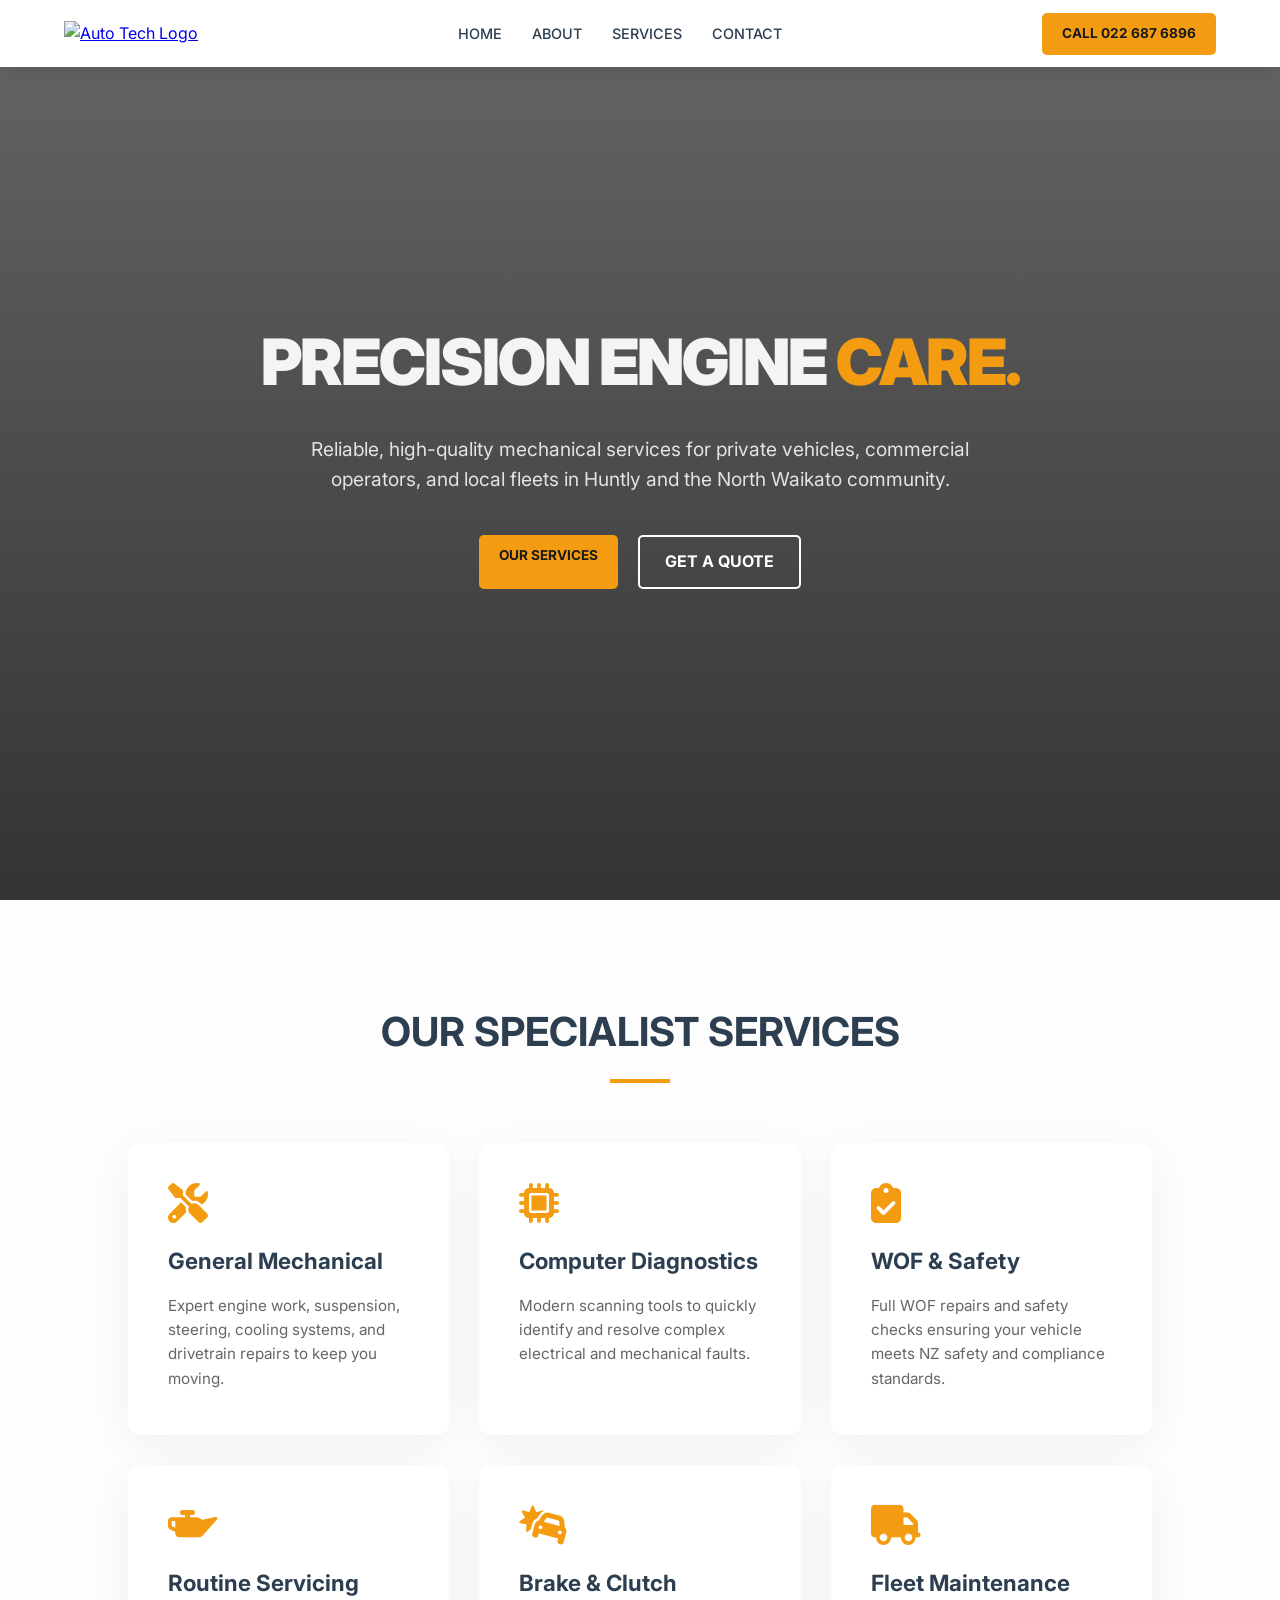
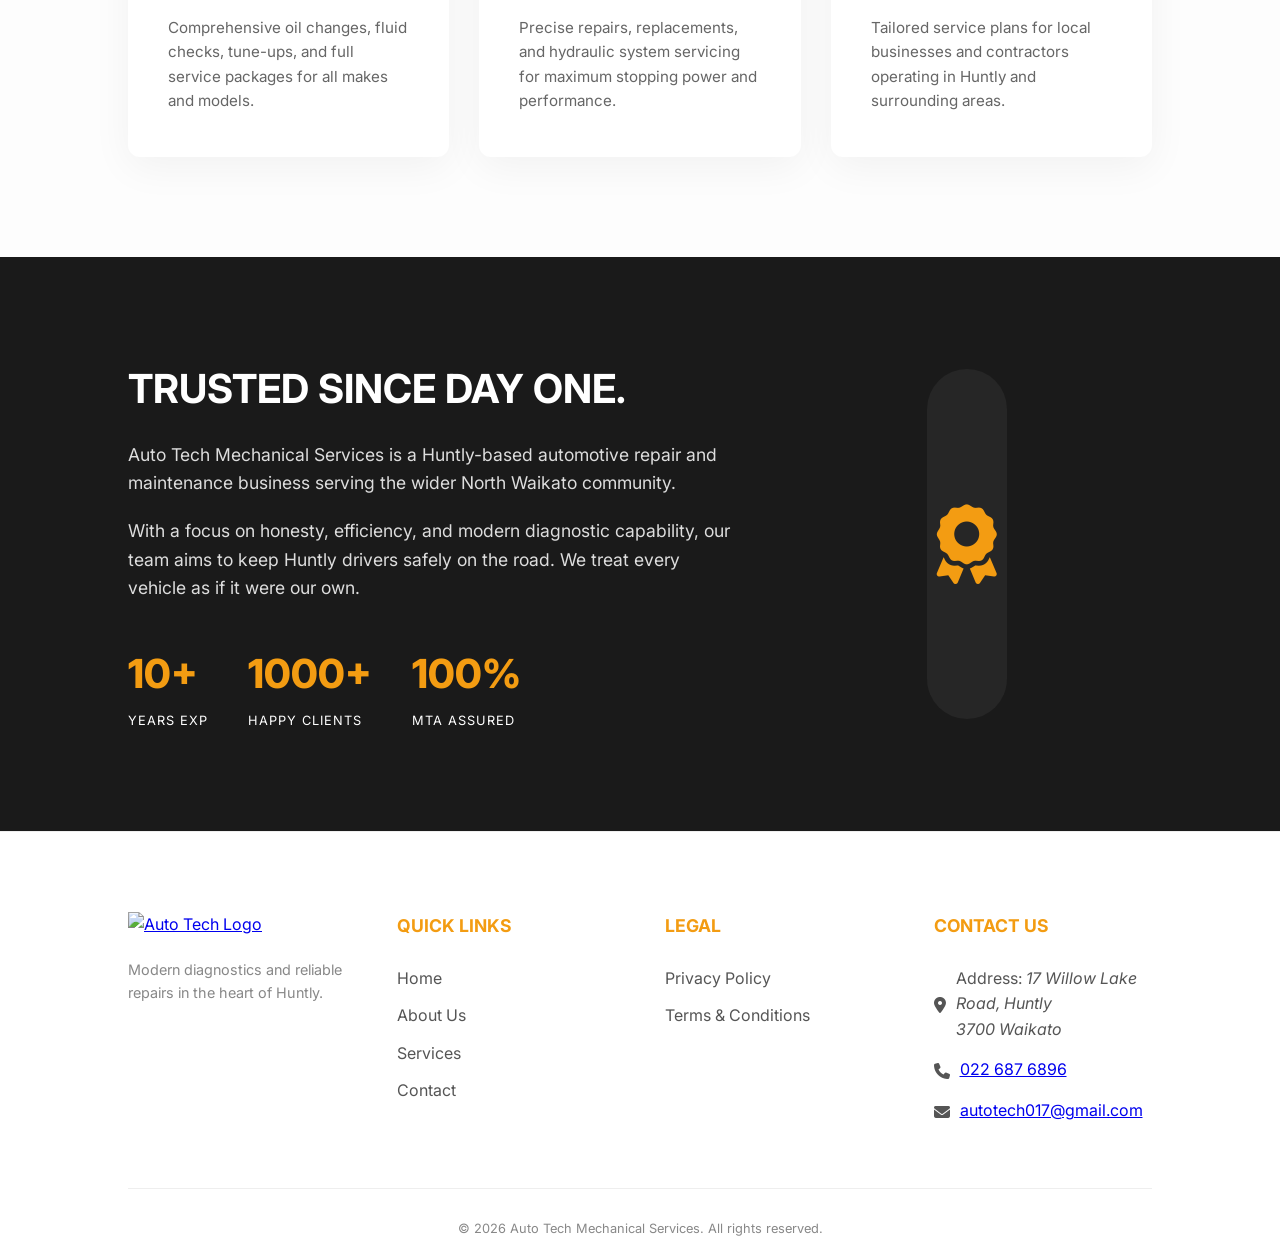
==== index.html @ fe9e1974 "Update header and footer in multiple HTML files: Wrap logo images in anchor tags for improved naviga" ====
<!DOCTYPE html>
<html lang="en">

<head>
  <meta charset="UTF-8">
  <meta name="viewport" content="width=device-width, initial-scale=1.0">
  <title>Auto Tech Mechanical Services | Premium Auto Repair Huntly</title>
  <meta name="description"
    content="Auto Tech Mechanical Services provides reliable, high-quality mechanical services in Huntly. WOF, Diagnostics, Repairs & more.">
  <link rel="stylesheet" href="assets/css/styles.css">
  <link rel="stylesheet" href="https://cdnjs.cloudflare.com/ajax/libs/font-awesome/6.4.0/css/all.min.css">
  <link href="https://fonts.googleapis.com/css2?family=Inter:wght@400;500;700;800;900&display=swap" rel="stylesheet">
</head>

<body>
  <header>
    <div class="logo">
      <a href="index.html#hero">
        <img src="assets/img/logo-white.png" alt="Auto Tech Logo" class="header-logo">
      </a>
    </div>
    <nav>
      <ul class="nav-links">
        <li><a href="#hero">Home</a></li>
        <li><a href="pages/about.html">About</a></li>
        <li><a href="pages/services.html">Services</a></li>
        <li><a href="pages/contact.html">Contact</a></li>
      </ul>
    </nav>
    <div class="header-right">
      <a href="tel:0226876896" class="cta-button">Call 022 687 6896</a>
      <div class="menu-toggle" id="mobile-menu">
        <i class="fas fa-bars"></i>
      </div>
    </div>
  </header>

  <section id="hero">
    <h1>Precision Engine <span>Care.</span></h1>
    <p>Reliable, high-quality mechanical services for private vehicles, commercial operators, and local fleets in Huntly
      and the North Waikato community.</p>
    <div class="hero-btns">
      <a href="pages/services.html" class="cta-button">Our Services</a>
      <a href="pages/contact.html" class="secondary-btn">Get A Quote</a>
  </section>

  <section id="services">
    <div class="section-header">
      <h2>Our Specialist Services</h2>
      <div class="underline"></div>
    </div>
    <div class="services-grid">
      <div class="service-card">
        <i class="fas fa-tools"></i>
        <h3>General Mechanical</h3>
        <p>Expert engine work, suspension, steering, cooling systems, and drivetrain repairs to keep you moving.</p>
      </div>
      <div class="service-card">
        <i class="fas fa-microchip"></i>
        <h3>Computer Diagnostics</h3>
        <p>Modern scanning tools to quickly identify and resolve complex electrical and mechanical faults.</p>
      </div>
      <div class="service-card">
        <i class="fas fa-clipboard-check"></i>
        <h3>WOF & Safety</h3>
        <p>Full WOF repairs and safety checks ensuring your vehicle meets NZ safety and compliance standards.</p>
      </div>
      <div class="service-card">
        <i class="fas fa-oil-can"></i>
        <h3>Routine Servicing</h3>
        <p>Comprehensive oil changes, fluid checks, tune-ups, and full service packages for all makes and models.</p>
      </div>
      <div class="service-card">
        <i class="fas fa-car-crash"></i>
        <h3>Brake & Clutch</h3>
        <p>Precise repairs, replacements, and hydraulic system servicing for maximum stopping power and performance.</p>
      </div>
      <div class="service-card">
        <i class="fas fa-truck"></i>
        <h3>Fleet Maintenance</h3>
        <p>Tailored service plans for local businesses and contractors operating in Huntly and surrounding areas.</p>
      </div>
    </div>
  </section>

  <section id="about" class="section section-alt index-about-section"
    style="display: flex; align-items: center; justify-content: space-between; gap: 40px; padding: 100px 10%; background: #1a1a1a;">
    <div class="about-copy index-about-copy" style="max-width: 60%;">
      <h2 class="about-heading" style="font-size: 2.5rem; text-transform: uppercase; color: #fff; margin-bottom: 20px;">
        TRUSTED SINCE DAY ONE.</h2>
      <p class="about-intro" style="font-size: 1.1rem; color: #ddd; margin-bottom: 20px;">
        Auto Tech Mechanical Services is a Huntly-based automotive repair and maintenance
        business serving the wider North Waikato community.
      </p>
      <p style="font-size: 1.1rem; color: #ddd; margin-bottom: 20px;">
        With a focus on honesty, efficiency, and modern diagnostic capability, our team aims to keep
        Huntly drivers safely on the road. We treat every vehicle as if it were our own.
      </p>
      <div class="about-stats" style="display: flex; gap: 40px; margin-top: 40px;">
        <div class="about-stat" style="display: flex; flex-direction: column;">
          <span class="about-stat-value stat-number" style="font-size: 2.5rem; font-weight: 800; color: #f39c12;"
            data-target="10" data-suffix="+">10+</span>
          <span class="about-stat-label"
            style="font-size: 0.8rem; text-transform: uppercase; color: #fff; letter-spacing: 1px; margin-top: 5px;">Years
            Exp</span>
        </div>
        <div class="about-stat" style="display: flex; flex-direction: column;">
          <span class="about-stat-value stat-number" style="font-size: 2.5rem; font-weight: 800; color: #f39c12;"
            data-target="1000" data-suffix="+">1000+</span>
          <span class="about-stat-label"
            style="font-size: 0.8rem; text-transform: uppercase; color: #fff; letter-spacing: 1px; margin-top: 5px;">Happy
            Clients</span>
        </div>
        <div class="about-stat" style="display: flex; flex-direction: column;">
          <span class="about-stat-value stat-number" style="font-size: 2.5rem; font-weight: 800; color: #f39c12;"
            data-target="100" data-suffix="%">100%</span>
          <span class="about-stat-label"
            style="font-size: 0.8rem; text-transform: uppercase; color: #fff; letter-spacing: 1px; margin-top: 5px;">MTA
            Assured</span>
        </div>
      </div>
    </div>
    <div class="about-badge index-about-badge" style="flex: 1; display: flex; justify-content: center;">
      <div class="about-badge-track"
        style="width: 80px; height: 350px; background: rgba(255, 255, 255, 0.05); border-radius: 40px; display: flex; align-items: center; justify-content: center;">
        <i class="fas fa-award" style="color: #f39c12; font-size: 5rem;"></i>
      </div>
    </div>
  </section>

  <footer id="contact">
    <div class="footer-grid">
      <div class="footer-col">
        <div class="footer-logo-container">
          <a href="index.html#hero">
            <img src="assets/img/logo-white.png" alt="Auto Tech Logo" class="footer-logo">
          </a>
        </div>
        <p style="color: #888; font-size: 0.9rem;">Modern diagnostics and reliable repairs in the
          heart of Huntly.</p>
      </div>
      <div class="footer-col">
        <h4>Quick Links</h4>
        <ul>
          <li><a href="#hero">Home</a></li>
          <li><a href="pages/about.html">About Us</a></li>
          <li><a href="pages/services.html">Services</a></li>
          <li><a href="pages/contact.html">Contact</a></li>
        </ul>
      </div>
      <div class="footer-col">
        <h4>Legal</h4>
        <ul>
          <li><a href="privacy.html">Privacy Policy</a></li>
          <li><a href="terms.html">Terms &amp; Conditions</a></li>
        </ul>
      </div>
      <div class="footer-col contact-info">
        <h4>Contact Us</h4>
        <p><i class="fas fa-map-marker-alt"></i><span class="footer-address-text">Address: <em>17 Willow Lake Road, Huntly</em><br><em>3700 Waikato</em></span></p>
        <p><i class="fas fa-phone"></i> <a href="tel:0226876896">022 687 6896</a></p>
        <p><i class="fas fa-envelope"></i> <a href="mailto:autotech017@gmail.com">autotech017@gmail.com</a></p>
      </div>
    </div>
    <div class="copyright">
      &copy; 2026 Auto Tech Mechanical Services. All rights reserved.
    </div>
  </footer>

  <script src="assets/js/script.js"></script>
</body>

</html>
---- assets/css/styles.css ----
:root {
    --primary-color: #f39c12;
    /* Vibrant Orange for accents */
    --secondary-color: #2c3e50;
    /* Deep Blue/Gray for structure */
    --accent-color: #e67e22;
    --text-color: #333;
    --light-text: #f4f4f4;
    --bg-color: #fff;
    --dark-bg: #1a1a1a;
    --glass-bg: rgba(255, 255, 255, 0.1);
    --transition: all 0.3s ease;
}

* {
    margin: 0;
    padding: 0;
    box-sizing: border-box;
    font-family: 'Inter', -apple-system, BlinkMacSystemFont, 'Segoe UI', Roboto, sans-serif;
}

body {
    background-color: var(--bg-color);
    color: var(--text-color);
    line-height: 1.6;
    overflow-x: hidden;
}

/* Header & Navigation */
header {
    background: #fff;
    backdrop-filter: blur(10px);
    position: fixed;
    width: 100%;
    z-index: 1000;
    padding: 0.8rem 5%;
    display: flex;
    justify-content: space-between;
    align-items: center;
    box-shadow: 0 2px 20px rgba(0, 0, 0, 0.1);
}

.header-right {
    display: flex;
    align-items: center;
    gap: 20px;
}

.menu-toggle {
    display: none;
    color: var(--secondary-color);
    font-size: 1.5rem;
    cursor: pointer;
}

.cta-button {
    background: var(--primary-color);
    color: #1a1a1a;
    padding: 10px 20px;
    border-radius: 5px;
    text-decoration: none;
    font-weight: 700;
    text-transform: uppercase;
    font-size: 0.85rem;
    transition: var(--transition);
    border: none;
    cursor: pointer;
    white-space: nowrap;
}

.cta-button:hover {
    background: #fff;
    transform: translateY(-2px);
    box-shadow: 0 5px 15px rgba(243, 156, 18, 0.4);
}

.logo {
    display: flex;
    align-items: center;
    transition: var(--transition);
}

.logo:hover {
    transform: translateY(-2px);
    opacity: 0.9;
}

.header-logo {
    height: 40px;
    width: auto;
}

.footer-logo-container {
    display: flex;
    margin-bottom: 20px;
    align-items: center;
}

.footer-logo {
    height: 55px;
    width: auto;
}

nav ul {
    display: flex;
    list-style: none;
    gap: 30px;
}

nav ul li a {
    text-decoration: none;
    color: var(--secondary-color);
    font-weight: 500;
    transition: var(--transition);
    font-size: 0.9rem;
    text-transform: uppercase;
}

nav ul li a:hover {
    color: var(--primary-color);
}

/* Hero Section */
#hero {
    height: 100vh;
    background: linear-gradient(rgba(0, 0, 0, 0.6), rgba(0, 0, 0, 0.8)), url('../img/auto_tech_hero.png') center/cover no-repeat;
    display: flex;
    flex-direction: column;
    justify-content: center;
    align-items: center;
    text-align: center;
    color: var(--light-text);
    padding: 0 10%;
}

#hero h1 {
    font-size: 4rem;
    margin-bottom: 20px;
    font-weight: 900;
    text-transform: uppercase;
    letter-spacing: -2px;
}

#hero h1 span {
    color: var(--primary-color);
}

#hero p {
    font-size: 1.2rem;
    max-width: 700px;
    margin-bottom: 40px;
    opacity: 0.9;
}

.hero-btns {
    display: flex;
    gap: 20px;
}

.secondary-btn {
    background: transparent;
    color: white;
    border: 2px solid white;
    padding: 12px 25px;
    border-radius: 5px;
    text-decoration: none;
    font-weight: 700;
    text-transform: uppercase;
    transition: var(--transition);
}

.secondary-btn:hover {
    background: white;
    color: #1a1a1a;
}

/* Services Section */
#services {
    padding: 100px 10%;
    background: #fdfdfd;
}

.section-header {
    text-align: center;
    margin-bottom: 60px;
}

.section-header h2 {
    font-size: 2.5rem;
    color: var(--secondary-color);
    text-transform: uppercase;
    margin-bottom: 15px;
}

.underline {
    width: 60px;
    height: 4px;
    background: var(--primary-color);
    margin: 0 auto;
}

.services-grid {
    display: grid;
    grid-template-columns: repeat(auto-fit, minmax(300px, 1fr));
    gap: 30px;
}

.service-card {
    background: white;
    padding: 40px;
    border-radius: 12px;
    box-shadow: 0 10px 40px rgba(0, 0, 0, 0.05);
    transition: var(--transition);
    border-bottom: 4px solid transparent;
}

.service-card:hover {
    transform: translateY(-10px);
    border-bottom: 4px solid var(--primary-color);
}

.service-card i {
    font-size: 2.5rem;
    color: var(--primary-color);
    margin-bottom: 20px;
    display: block;
}

.service-card h3 {
    margin-bottom: 15px;
    font-size: 1.4rem;
    color: var(--secondary-color);
}

.service-card p {
    color: #666;
    font-size: 0.95rem;
}

/* Premium Services Page Styles */
.premium-services-page {
    position: relative;
    background-color: var(--bg-color);
}

.premium-service-cards {
    display: flex;
    flex-direction: column;
    gap: 40px;
    max-width: 1000px;
    margin: 0 auto;
}

.p-service-card {
    display: flex;
    align-items: center;
    background: white;
    border-radius: 15px;
    padding: 40px;
    box-shadow: 0 15px 40px rgba(0, 0, 0, 0.06);
    transition: var(--transition);
    border-left: 5px solid transparent;
}

.p-service-card:hover {
    transform: translateY(-5px);
    box-shadow: 0 20px 50px rgba(0, 0, 0, 0.1);
    border-left: 5px solid var(--primary-color);
}

.p-service-icon {
    flex: 0 0 100px;
    height: 100px;
    background: rgba(243, 156, 18, 0.1);
    border-radius: 50%;
    display: flex;
    align-items: center;
    justify-content: center;
    margin-right: 40px;
}

.p-service-icon i {
    font-size: 2.5rem;
    color: var(--primary-color);
}

.p-service-content {
    flex: 1;
}

.p-service-content h3 {
    font-size: 1.8rem;
    color: var(--secondary-color);
    margin-bottom: 15px;
}

.p-service-content p {
    font-size: 1.1rem;
    color: #555;
    line-height: 1.6;
}

/* Light page wrapper (about, legal) */
.page-main-light {
    background: linear-gradient(180deg, #fafbfc 0%, #f0f2f5 100%);
    color: var(--text-color);
}

/* Premium About Section */
.premium-about-section {
    padding: 100px 10%;
    background: linear-gradient(rgba(0, 0, 0, 0.65), rgba(0, 0, 0, 0.75)), url('../img/auto_tech_hero.png') center/cover no-repeat;
    color: var(--text-color);
    position: relative;
    overflow: hidden;
}

.about-container {
    position: relative;
    z-index: 2;
    display: flex;
    gap: 60px;
    align-items: center;
    justify-content: space-between;
}

.about-text-content {
    flex: 1.2;
}

.premium-about-section .section-title {
    font-size: 3rem;
    text-transform: uppercase;
    font-weight: 900;
    margin-bottom: 30px;
    letter-spacing: 1px;
    color: #fff;
}

.premium-about-section .section-title span {
    color: var(--primary-color);
}

.premium-about-section .about-paragraphs p {
    font-size: 1.15rem;
    line-height: 1.8;
    margin-bottom: 20px;
    color: #e5e7eb;
}

.premium-about-section .about-paragraphs strong {
    color: var(--primary-color);
    font-weight: 700;
}

.section-title {
    font-size: 3rem;
    text-transform: uppercase;
    font-weight: 900;
    margin-bottom: 30px;
    letter-spacing: 1px;
    color: var(--secondary-color);
}

.section-title span {
    color: var(--primary-color);
}

.about-paragraphs p {
    font-size: 1.15rem;
    line-height: 1.8;
    margin-bottom: 20px;
    color: #374151;
}

.about-paragraphs strong {
    color: var(--primary-color);
    font-weight: 700;
}

.social-link {
    margin-top: 30px;
}

.social-link a {
    display: inline-flex;
    align-items: center;
    gap: 10px;
    background: #1877F2;
    color: #fff;
    padding: 12px 25px;
    border-radius: 8px;
    text-decoration: none;
    font-weight: 700;
    font-size: 1.1rem;
    transition: var(--transition);
}

.social-link a:hover {
    background: #166fe5;
    transform: translateY(-3px);
    box-shadow: 0 10px 20px rgba(24, 119, 242, 0.4);
}

.about-services-content {
    flex: 1;
    background: #fff;
    border: 1px solid #e5e7eb;
    padding: 40px;
    border-radius: 16px;
    box-shadow: 0 25px 50px -12px rgba(0, 0, 0, 0.08);
}

.services-list-title {
    font-size: 1.8rem;
    color: var(--primary-color);
    margin-bottom: 25px;
    text-transform: uppercase;
    border-bottom: 3px solid rgba(243, 156, 18, 0.35);
    padding-bottom: 15px;
}

.premium-services-list {
    list-style: none;
    display: grid;
    grid-template-columns: 1fr 1fr;
    gap: 20px 15px;
}

.premium-services-list li {
    font-size: 1.05rem;
    display: flex;
    align-items: flex-start;
    gap: 12px;
    transition: var(--transition);
    line-height: 1.4;
    color: #374151;
}

.premium-services-list li:hover {
    transform: translateX(5px);
    color: var(--primary-color);
}

.premium-services-list li i {
    color: var(--primary-color);
    font-size: 1.2rem;
    margin-top: 3px;
    flex-shrink: 0;
}

/* Footer */
footer {
    background: #fff;
    color: var(--text-color);
    padding: 80px 10% 20px;
    border-top: 1px solid #eee;
}

.footer-grid {
    display: grid;
    grid-template-columns: repeat(auto-fit, minmax(200px, 1fr));
    gap: 50px;
    margin-bottom: 50px;
}

.footer-col h4 {
    margin-bottom: 25px;
    font-size: 1.1rem;
    text-transform: uppercase;
    color: var(--primary-color);
}

.footer-col ul {
    list-style: none;
}

.footer-col ul li {
    margin-bottom: 12px;
}

.footer-col ul li a {
    color: #555;
    text-decoration: none;
    transition: var(--transition);
}

.footer-col ul li a:hover {
    color: var(--primary-color);
    padding-left: 5px;
}

.contact-info p {
    margin-bottom: 15px;
    display: flex;
    align-items: center;
    gap: 10px;
    color: #555;
}

.contact-info p i {
    margin-top: 2px;
}

.contact-info p a {
    word-break: break-all;
}

.copyright {
    text-align: center;
    padding-top: 30px;
    border-top: 1px solid #eee;
    font-size: 0.8rem;
    color: #888;
}

/* Contact Page / Section */
.contact-section {
    padding: 120px 10% 60px;
    background: var(--bg-color);
    display: flex;
    gap: 50px;
    align-items: flex-start;
    min-height: 80vh;
}

.contact-info-block {
    flex: 1;
}

.contact-info-block h2 {
    font-size: 2.5rem;
    margin-bottom: 20px;
    color: var(--secondary-color);
    text-transform: uppercase;
}

.contact-info-block h2 span {
    color: var(--primary-color);
}

.contact-info-block p {
    color: #666;
    margin-bottom: 30px;
    font-size: 1.1rem;
}

.contact-details-list {
    list-style: none;
}

.contact-details-list li {
    margin-bottom: 20px;
    display: flex;
    align-items: center;
    gap: 15px;
    font-size: 1.1rem;
    color: var(--secondary-color);
    font-weight: 500;
}

.contact-details-list li a {
    word-break: break-all;
}

.contact-details-list i {
    font-size: 1.5rem;
    color: var(--primary-color);
    width: 30px;
    text-align: center;
}

.contact-address-text,
.footer-address-text {
    display: inline-block;
}

.contact-form-block {
    flex: 1;
    background: white;
    padding: 40px;
    border-radius: 12px;
    box-shadow: 0 10px 40px rgba(0, 0, 0, 0.05);
    width: 100%;
}

.contact-form-block form {
    display: flex;
    flex-direction: column;
    gap: 20px;
}

.contact-form-block input,
.contact-form-block textarea {
    width: 100%;
    padding: 15px;
    border: 1px solid #ddd;
    border-radius: 5px;
    font-size: 1rem;
    font-family: inherit;
    transition: var(--transition);
}

.contact-form-block input:focus,
.contact-form-block textarea:focus {
    outline: none;
    border-color: var(--primary-color);
}

.submit-btn {
    background: var(--primary-color);
    color: #1a1a1a;
    padding: 15px;
    border: none;
    border-radius: 5px;
    font-size: 1.1rem;
    font-weight: 700;
    text-transform: uppercase;
    cursor: pointer;
    transition: var(--transition);
}

.submit-btn:hover {
    background: #1a1a1a;
    color: white;
    transform: translateY(-2px);
}

/* ========== RESPONSIVE ========== */

/* Base responsive */
img {
    max-width: 100%;
    height: auto;
}

/* Tablet and below */
@media (max-width: 992px) {
    header {
        padding: 0.6rem 4%;
    }

    #hero h1 {
        font-size: 3rem;
    }

    #hero p {
        font-size: 1.1rem;
    }

    .section-header h2 {
        font-size: 2rem;
    }

    #services {
        padding: 80px 5%;
    }

    .services-grid {
        gap: 25px;
    }

    .premium-about-section {
        padding: 60px 5%;
    }

    .about-container {
        gap: 40px;
    }

    .section-title {
        font-size: 2.5rem;
    }

    .contact-section {
        padding: 100px 5% 50px;
        gap: 40px;
    }

    .contact-info-block h2 {
        font-size: 2rem;
    }

    footer {
        padding: 60px 5% 20px;
    }

    .footer-grid {
        gap: 40px;
        margin-bottom: 40px;
    }

    .index-about-section {
        flex-direction: column !important;
        padding: 60px 5% !important;
        gap: 30px !important;
        text-align: center;
    }

    .index-about-copy {
        max-width: 100% !important;
    }

    .index-about-section .about-stats {
        flex-wrap: wrap !important;
        justify-content: center;
        gap: 28px !important;
    }

    .index-about-badge {
        order: -1;
    }

    .index-about-badge .about-badge-track {
        width: 70px !important;
        height: 200px !important;
    }

    .index-about-badge .about-badge-track i {
        font-size: 3rem !important;
    }
}

/* Mobile */
@media (max-width: 768px) {
    header {
        padding: 0.5rem 4%;
    }

    .header-logo {
        height: 34px;
    }

    .menu-toggle {
        display: flex !important;
        align-items: center;
        justify-content: center;
        min-width: 44px;
        min-height: 44px;
    }

    nav {
        display: none;
        position: absolute;
        top: 100%;
        left: 0;
        width: 100%;
        background: #fff;
        padding: 20px;
        box-shadow: 0 10px 20px rgba(0, 0, 0, 0.1);
    }

    nav.active {
        display: block;
    }

    nav ul {
        flex-direction: column;
        gap: 16px;
        text-align: center;
    }

    nav ul li a {
        display: block;
        padding: 12px;
        min-height: 44px;
        display: flex;
        align-items: center;
        justify-content: center;
    }

    .cta-button {
        padding: 10px 16px;
        font-size: 0.8rem;
        min-height: 44px;
        display: inline-flex;
        align-items: center;
        justify-content: center;
    }

    #hero {
        padding: 0 5%;
        min-height: 100vh;
        min-height: 100dvh;
    }

    #hero h1 {
        font-size: 2.2rem;
        line-height: 1.2;
    }

    #hero p {
        font-size: 1rem;
        margin-bottom: 30px;
    }

    .hero-btns {
        flex-direction: column;
        width: 100%;
        max-width: 280px;
        gap: 12px;
    }

    .hero-btns a {
        width: 100%;
        text-align: center;
        min-height: 48px;
        display: flex;
        align-items: center;
        justify-content: center;
    }

    .section-header h2 {
        font-size: 1.75rem;
    }

    #services {
        padding: 60px 5%;
    }

    .services-grid {
        grid-template-columns: 1fr;
        gap: 20px;
    }

    .service-card {
        padding: 28px 24px;
    }

    .service-card i {
        font-size: 2rem;
    }

    .service-card h3 {
        font-size: 1.25rem;
    }

    .about-container {
        flex-direction: column;
        text-align: center;
        gap: 30px;
    }

    .about-text-content {
        order: 1;
    }

    .about-services-content {
        order: 2;
        padding: 28px 24px;
    }

    .section-title {
        font-size: 2rem;
    }

    .about-paragraphs p {
        font-size: 1rem;
    }

    .premium-services-list {
        grid-template-columns: 1fr;
        text-align: left;
    }

    .premium-about-section {
        padding: 60px 5%;
    }

    .contact-section {
        flex-direction: column;
        padding: 90px 5% 40px;
        gap: 30px;
    }

    .contact-info-block h2 {
        font-size: 1.75rem;
    }

    .contact-form-block {
        padding: 28px 24px;
    }

    .contact-form-block input,
    .contact-form-block textarea {
        padding: 14px;
    }

    .submit-btn {
        min-height: 48px;
    }

    .p-service-card {
        flex-direction: column;
        text-align: center;
        padding: 28px 24px;
    }

    .p-service-icon {
        margin-right: 0;
        margin-bottom: 20px;
        flex: 0 0 80px;
        height: 80px;
    }

    .p-service-icon i {
        font-size: 2rem;
    }

    .p-service-content h3 {
        font-size: 1.5rem;
    }

    .p-service-content p {
        font-size: 1rem;
    }

    .premium-services-page {
        padding: 40px 5% !important;
    }

    footer {
        padding: 50px 5% 20px;
    }

    .footer-grid {
        grid-template-columns: 1fr;
        gap: 35px;
        margin-bottom: 35px;
        text-align: center;
    }

    .footer-logo-container {
        justify-content: center;
    }

    .footer-col ul {
        padding-left: 0;
    }

    .contact-info p {
        justify-content: center;
    }

    .copyright {
        font-size: 0.75rem;
        padding-top: 25px;
        line-height: 1.6;
    }

    .index-about-section .about-heading {
        font-size: 1.75rem !important;
    }

    .index-about-section .about-intro,
    .index-about-section p {
        font-size: 1rem !important;
    }

    .index-about-section .about-stat-value {
        font-size: 2rem !important;
    }

    .index-about-section .about-stats {
        gap: 24px !important;
    }
}

/* Small phones */
@media (max-width: 480px) {
    header {
        padding: 0.5rem 3%;
    }

    .cta-button {
        white-space: normal;
        text-align: center;
        padding: 10px 12px;
        font-size: 0.75rem;
    }

    #hero h1 {
        font-size: 1.85rem;
    }

    #hero p {
        font-size: 0.95rem;
    }

    .section-header h2 {
        font-size: 1.5rem;
    }

    #services {
        padding: 50px 4%;
    }

    .service-card {
        padding: 24px 20px;
    }

    .premium-about-section {
        padding: 50px 4%;
    }

    .about-container {
        gap: 24px;
    }

    .section-title {
        font-size: 1.75rem;
    }

    .about-services-content {
        padding: 24px 20px;
    }

    .services-list-title {
        font-size: 1.5rem;
    }

    .contact-section {
        padding: 80px 4% 30px;
    }

    .contact-info-block h2 {
        font-size: 1.5rem;
    }

    .contact-form-block {
        padding: 24px 20px;
    }

    footer {
        padding: 40px 4% 20px;
    }

    .footer-col h4 {
        font-size: 1rem;
    }

    .index-about-section {
        padding: 50px 4% !important;
    }

    .index-about-section .about-heading {
        font-size: 1.5rem !important;
    }

    .index-about-section .about-stats {
        flex-direction: column;
        align-items: center;
    }
}

/* Legal pages responsive */
@media (max-width: 768px) {
    .legal-page {
        padding: 80px 5% 50px !important;
    }

    .legal-page h1 {
        font-size: 1.75rem;
    }

    .legal-page h2 {
        font-size: 1.15rem;
    }
}

@media (max-width: 480px) {
    .legal-page {
        padding: 70px 4% 40px !important;
    }

    .legal-page h1 {
        font-size: 1.5rem;
    }
}

/* Map section */
@media (max-width: 768px) {
    .map-section {
        height: 350px !important;
    }
}

@media (max-width: 480px) {
    .map-section {
        height: 280px !important;
    }
}

/* Prevent horizontal scroll */
html {
    overflow-x: hidden;
}
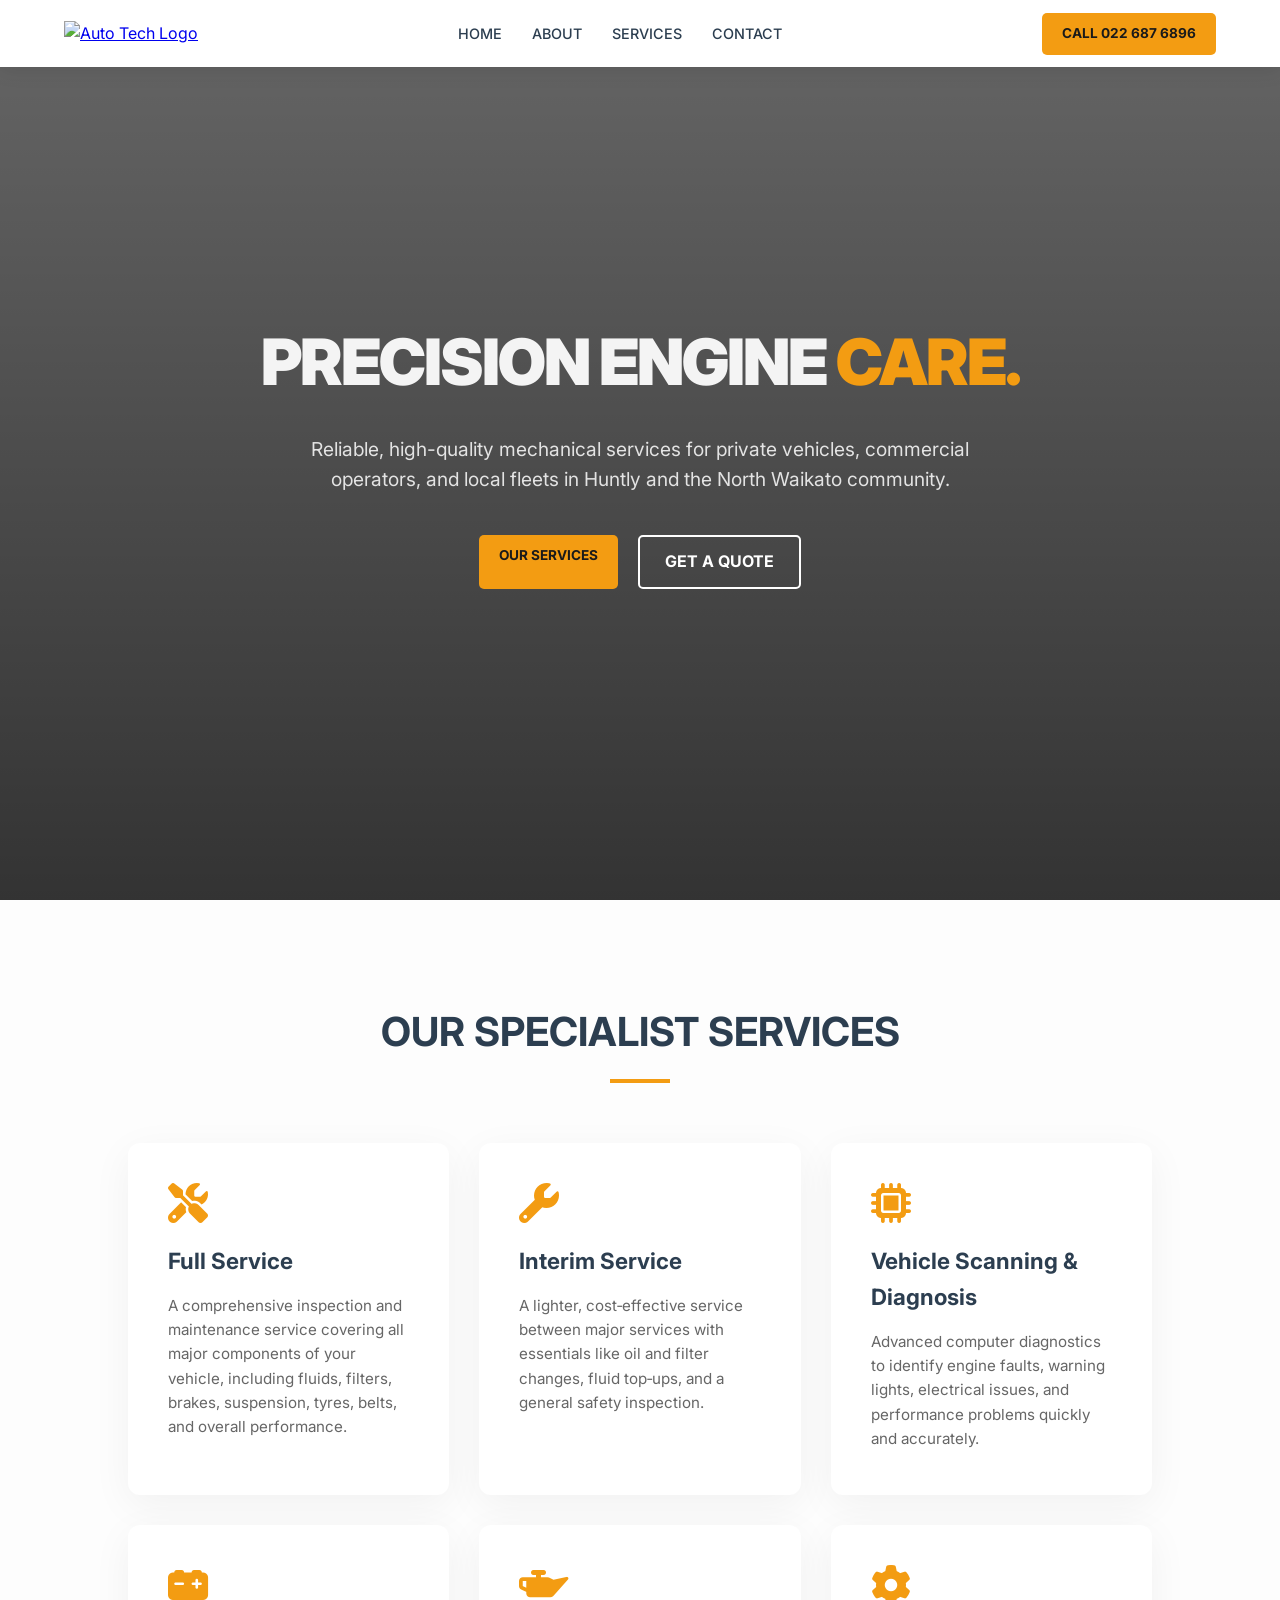
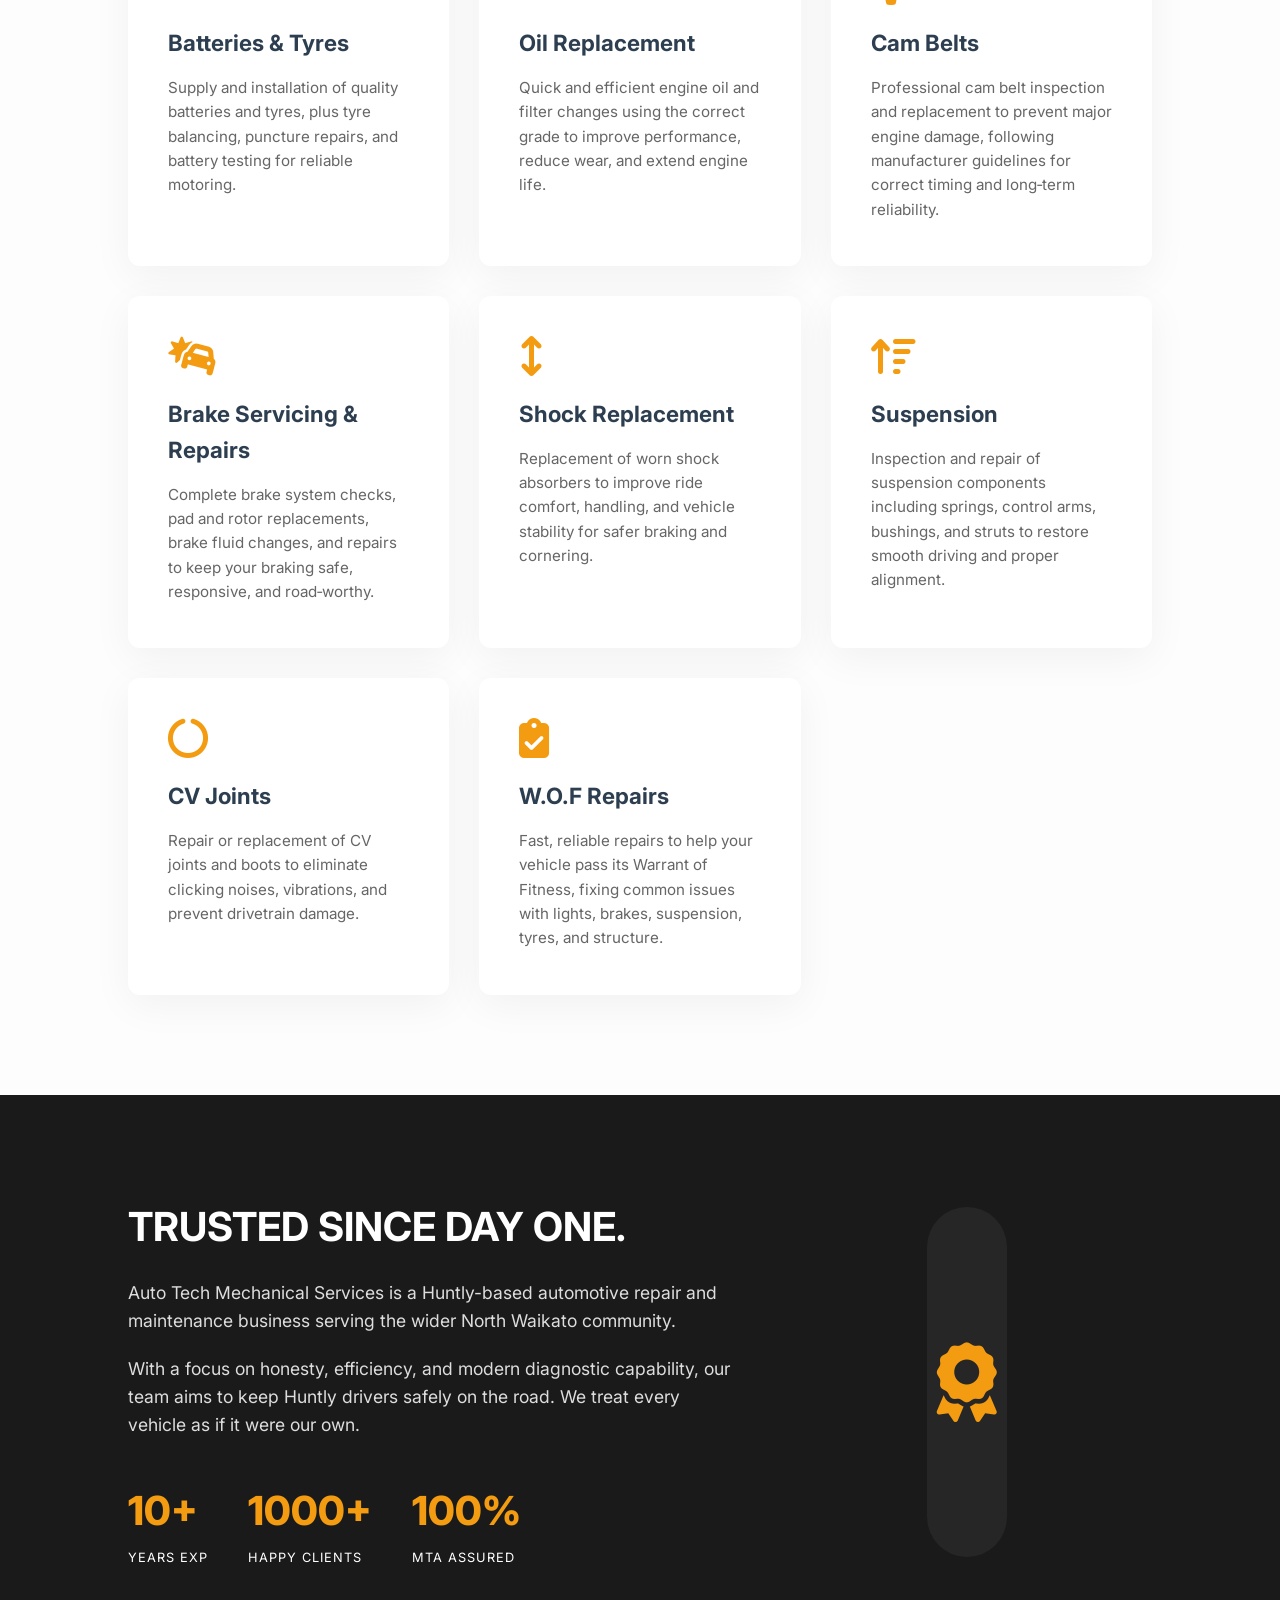
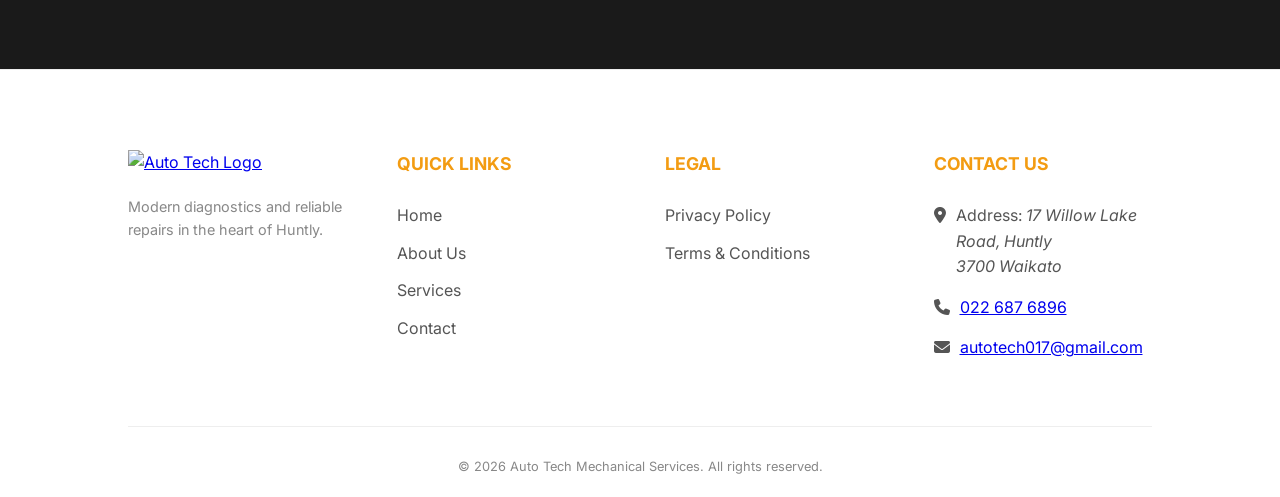
==== commit bf0971ae: "Add new service offerings: Include detailed descriptions and icons for Cam Belts, Brake Servicing & " ====
--- a/index.html
+++ b/index.html
@@ -52,33 +52,69 @@
     <div class="services-grid">
       <div class="service-card">
         <i class="fas fa-tools"></i>
-        <h3>General Mechanical</h3>
-        <p>Expert engine work, suspension, steering, cooling systems, and drivetrain repairs to keep you moving.</p>
+        <h3>Full Service</h3>
+        <p>A comprehensive inspection and maintenance service covering all major components of your vehicle, including
+          fluids, filters, brakes, suspension, tyres, belts, and overall performance.</p>
+      </div>
+      <div class="service-card">
+        <i class="fas fa-wrench"></i>
+        <h3>Interim Service</h3>
+        <p>A lighter, cost‑effective service between major services with essentials like oil and filter changes, fluid
+          top‑ups, and a general safety inspection.</p>
       </div>
       <div class="service-card">
         <i class="fas fa-microchip"></i>
-        <h3>Computer Diagnostics</h3>
-        <p>Modern scanning tools to quickly identify and resolve complex electrical and mechanical faults.</p>
+        <h3>Vehicle Scanning &amp; Diagnosis</h3>
+        <p>Advanced computer diagnostics to identify engine faults, warning lights, electrical issues, and performance
+          problems quickly and accurately.</p>
+      </div>
+      <div class="service-card">
+        <i class="fas fa-car-battery"></i>
+        <h3>Batteries &amp; Tyres</h3>
+        <p>Supply and installation of quality batteries and tyres, plus tyre balancing, puncture repairs, and battery
+          testing for reliable motoring.</p>
+      </div>
+      <div class="service-card">
+        <i class="fas fa-oil-can"></i>
+        <h3>Oil Replacement</h3>
+        <p>Quick and efficient engine oil and filter changes using the correct grade to improve performance, reduce
+          wear, and extend engine life.</p>
+      </div>
+      <div class="service-card">
+        <i class="fas fa-cog"></i>
+        <h3>Cam Belts</h3>
+        <p>Professional cam belt inspection and replacement to prevent major engine damage, following manufacturer
+          guidelines for correct timing and long‑term reliability.</p>
+      </div>
+      <div class="service-card">
+        <i class="fas fa-car-crash"></i>
+        <h3>Brake Servicing &amp; Repairs</h3>
+        <p>Complete brake system checks, pad and rotor replacements, brake fluid changes, and repairs to keep your
+          braking safe, responsive, and road‑worthy.</p>
+      </div>
+      <div class="service-card">
+        <i class="fas fa-arrows-up-down"></i>
+        <h3>Shock Replacement</h3>
+        <p>Replacement of worn shock absorbers to improve ride comfort, handling, and vehicle stability for safer
+          braking and cornering.</p>
+      </div>
+      <div class="service-card">
+        <i class="fas fa-arrow-up-wide-short"></i>
+        <h3>Suspension</h3>
+        <p>Inspection and repair of suspension components including springs, control arms, bushings, and struts to
+          restore smooth driving and proper alignment.</p>
+      </div>
+      <div class="service-card">
+        <i class="fas fa-circle-notch"></i>
+        <h3>CV Joints</h3>
+        <p>Repair or replacement of CV joints and boots to eliminate clicking noises, vibrations, and prevent
+          drivetrain damage.</p>
       </div>
       <div class="service-card">
         <i class="fas fa-clipboard-check"></i>
-        <h3>WOF & Safety</h3>
-        <p>Full WOF repairs and safety checks ensuring your vehicle meets NZ safety and compliance standards.</p>
-      </div>
-      <div class="service-card">
-        <i class="fas fa-oil-can"></i>
-        <h3>Routine Servicing</h3>
-        <p>Comprehensive oil changes, fluid checks, tune-ups, and full service packages for all makes and models.</p>
-      </div>
-      <div class="service-card">
-        <i class="fas fa-car-crash"></i>
-        <h3>Brake & Clutch</h3>
-        <p>Precise repairs, replacements, and hydraulic system servicing for maximum stopping power and performance.</p>
-      </div>
-      <div class="service-card">
-        <i class="fas fa-truck"></i>
-        <h3>Fleet Maintenance</h3>
-        <p>Tailored service plans for local businesses and contractors operating in Huntly and surrounding areas.</p>
+        <h3>W.O.F Repairs</h3>
+        <p>Fast, reliable repairs to help your vehicle pass its Warrant of Fitness, fixing common issues with lights,
+          brakes, suspension, tyres, and structure.</p>
       </div>
     </div>
   </section>
--- a/assets/css/styles.css
+++ b/assets/css/styles.css
@@ -418,6 +418,7 @@
     text-transform: uppercase;
     border-bottom: 3px solid rgba(243, 156, 18, 0.35);
     padding-bottom: 15px;
+    white-space: nowrap;
 }
 
 .premium-services-list {
@@ -425,6 +426,35 @@
     display: grid;
     grid-template-columns: 1fr 1fr;
     gap: 20px 15px;
+}
+
+.services-header-row {
+    display: flex;
+    align-items: baseline;
+    justify-content: space-between;
+    gap: 16px;
+}
+
+.services-link-btn {
+    padding: 8px 16px;
+    border-radius: 999px;
+    border: 1px solid rgba(243, 156, 18, 0.6);
+    background: rgba(243, 156, 18, 0.06);
+    color: var(--secondary-color);
+    font-size: 0.85rem;
+    font-weight: 600;
+    text-decoration: none;
+    text-transform: uppercase;
+    letter-spacing: 0.04em;
+    white-space: nowrap;
+    transition: var(--transition);
+}
+
+.services-link-btn:hover {
+    background: var(--primary-color);
+    color: #1a1a1a;
+    box-shadow: 0 8px 18px rgba(243, 156, 18, 0.35);
+    transform: translateY(-1px);
 }
 
 .premium-services-list li {
@@ -493,13 +523,13 @@
 .contact-info p {
     margin-bottom: 15px;
     display: flex;
-    align-items: center;
+    align-items: flex-start;
     gap: 10px;
     color: #555;
 }
 
 .contact-info p i {
-    margin-top: 2px;
+    margin-top: 4px;
 }
 
 .contact-info p a {
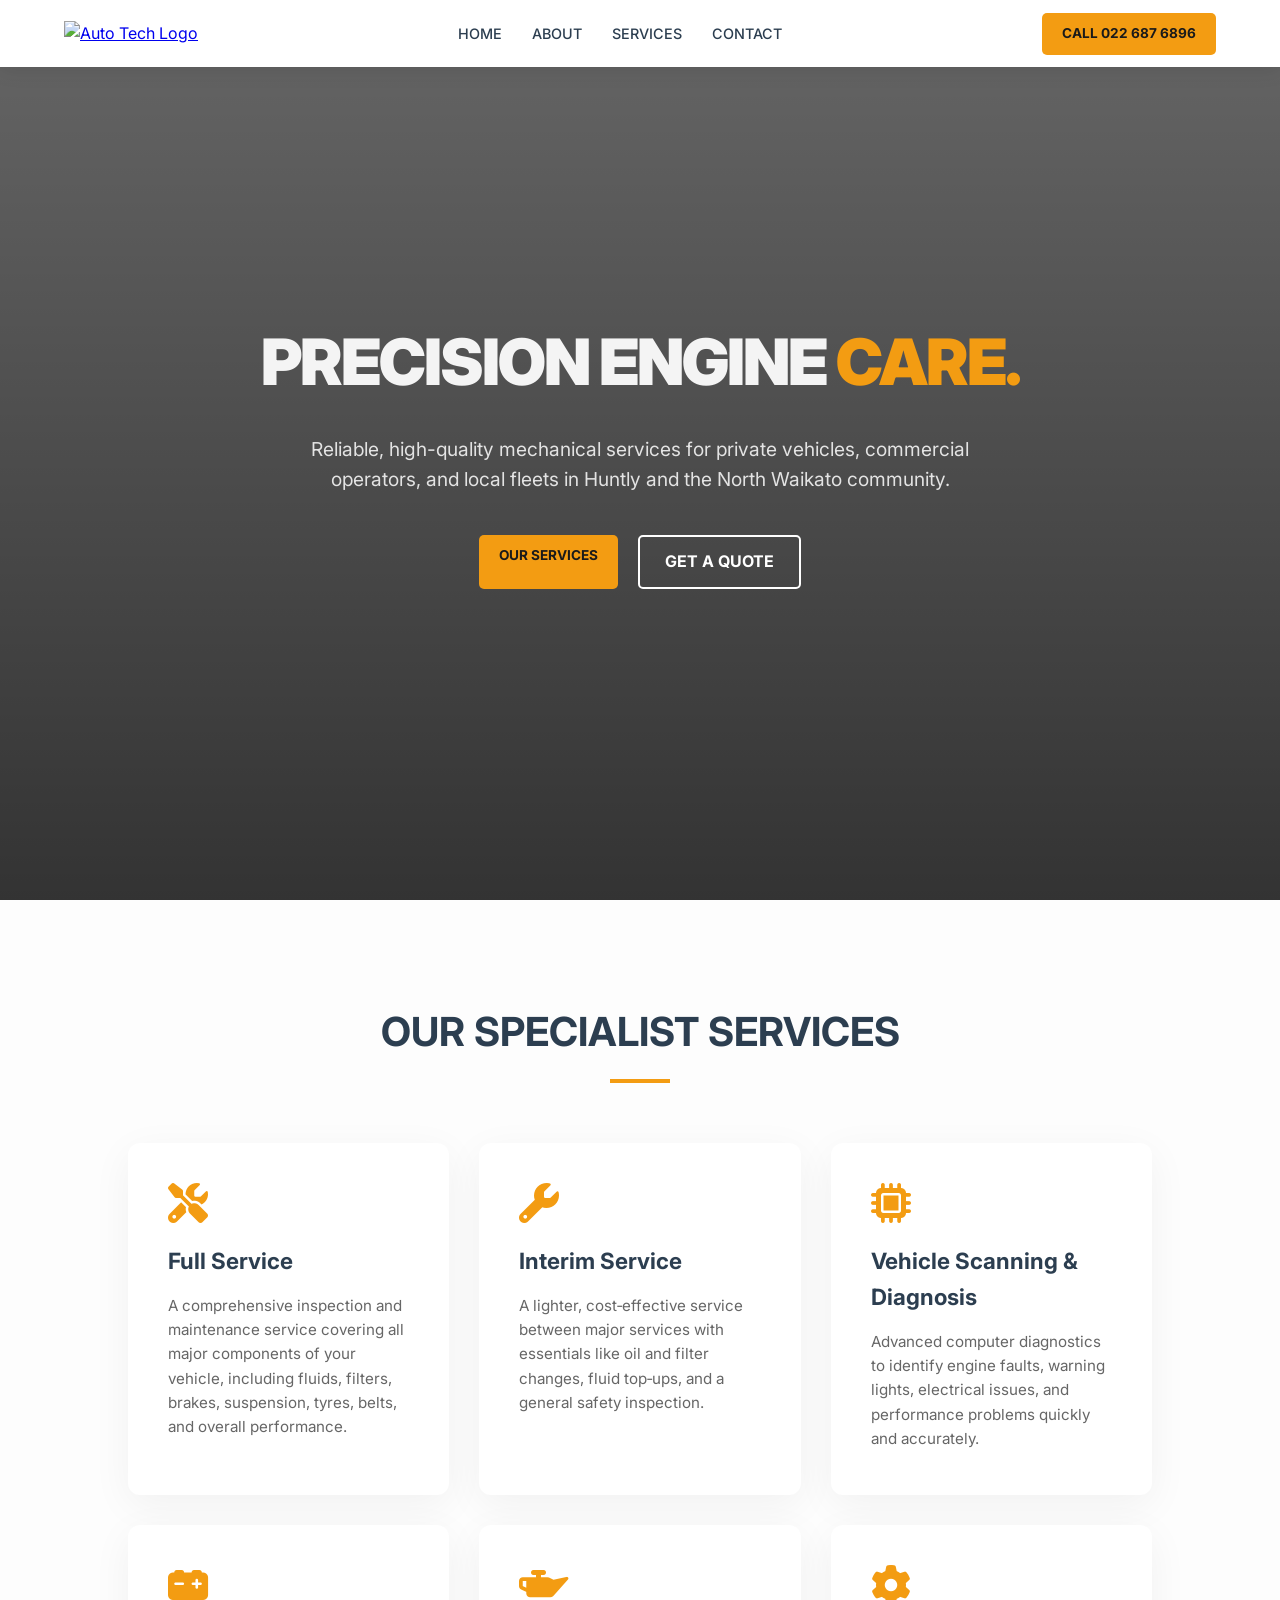
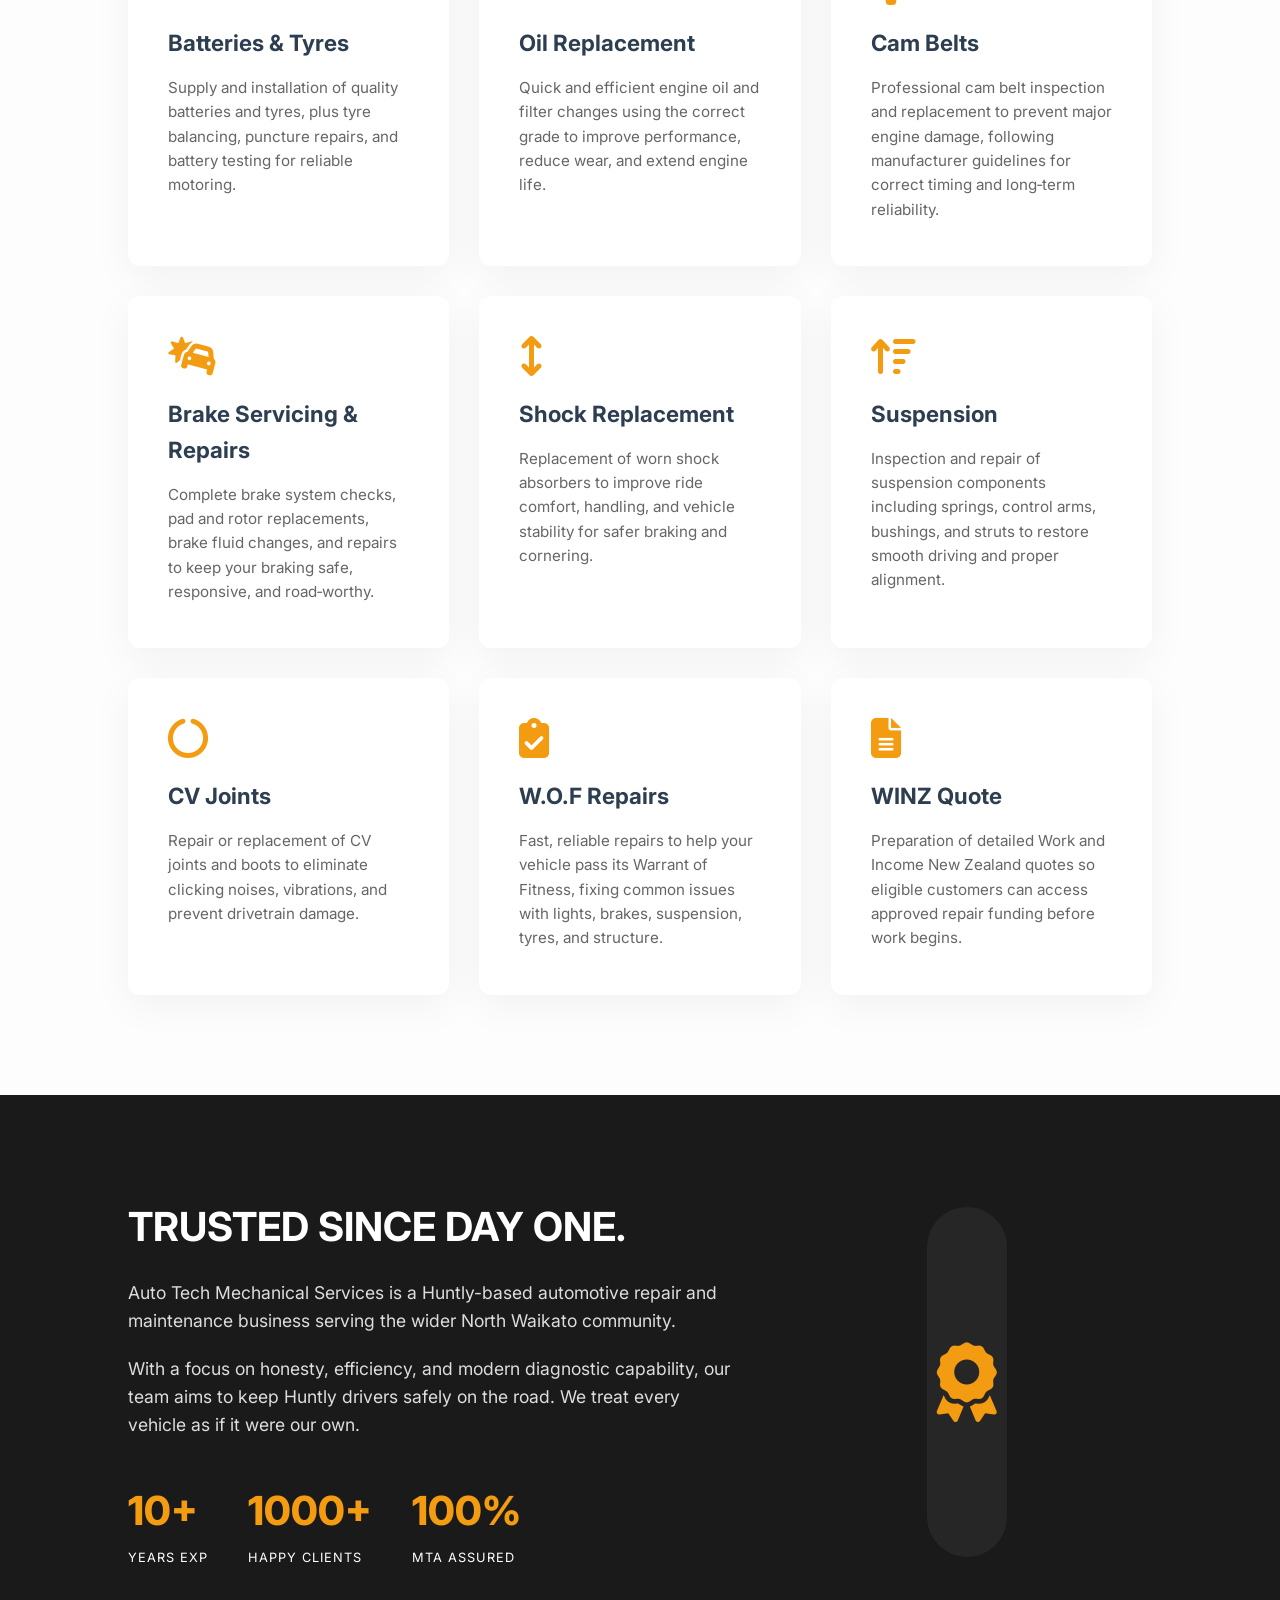
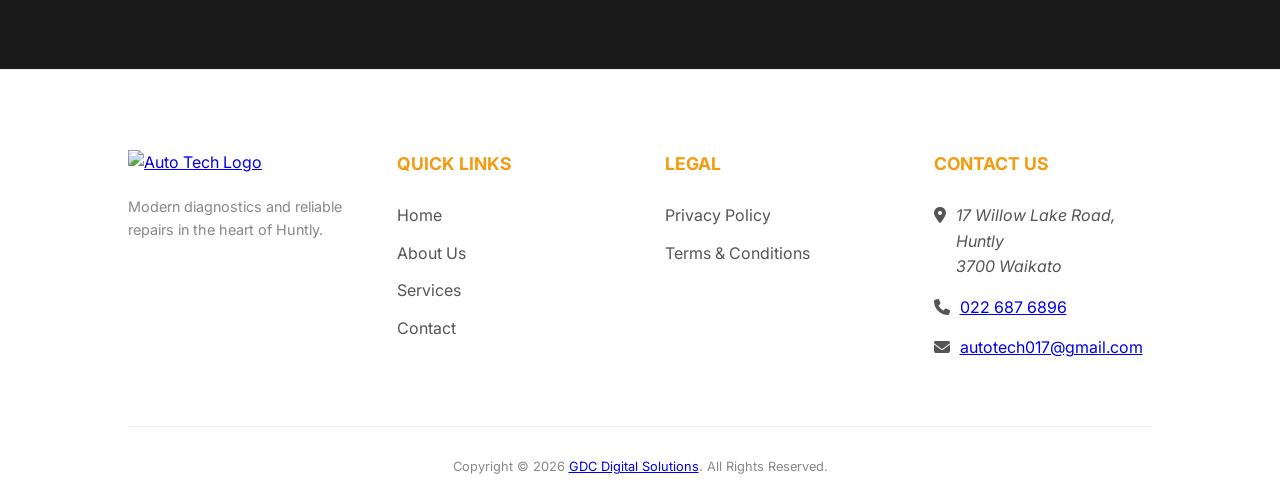
==== commit cfbaaf84: "Add WINZ Quote service: Introduce a new service card for WINZ Quote preparation in index.html and se" ====
--- a/index.html
+++ b/index.html
@@ -115,6 +115,12 @@
         <h3>W.O.F Repairs</h3>
         <p>Fast, reliable repairs to help your vehicle pass its Warrant of Fitness, fixing common issues with lights,
           brakes, suspension, tyres, and structure.</p>
+      </div>
+      <div class="service-card">
+        <i class="fas fa-file-alt"></i>
+        <h3>WINZ Quote</h3>
+        <p>Preparation of detailed Work and Income New Zealand quotes so eligible customers can access approved repair
+          funding before work begins.</p>
       </div>
     </div>
   </section>
@@ -193,13 +199,13 @@
       </div>
       <div class="footer-col contact-info">
         <h4>Contact Us</h4>
-        <p><i class="fas fa-map-marker-alt"></i><span class="footer-address-text">Address: <em>17 Willow Lake Road, Huntly</em><br><em>3700 Waikato</em></span></p>
+        <p><i class="fas fa-map-marker-alt"></i><span class="footer-address-text"><em>17 Willow Lake Road, Huntly</em><br><em>3700 Waikato</em></span></p>
         <p><i class="fas fa-phone"></i> <a href="tel:0226876896">022 687 6896</a></p>
         <p><i class="fas fa-envelope"></i> <a href="mailto:autotech017@gmail.com">autotech017@gmail.com</a></p>
       </div>
     </div>
     <div class="copyright">
-      &copy; 2026 Auto Tech Mechanical Services. All rights reserved.
+      Copyright &copy; 2026 <a href="https://gdcdigital.co.nz/" target="_blank" rel="noopener noreferrer">GDC Digital Solutions</a>. All Rights Reserved.
     </div>
   </footer>
 
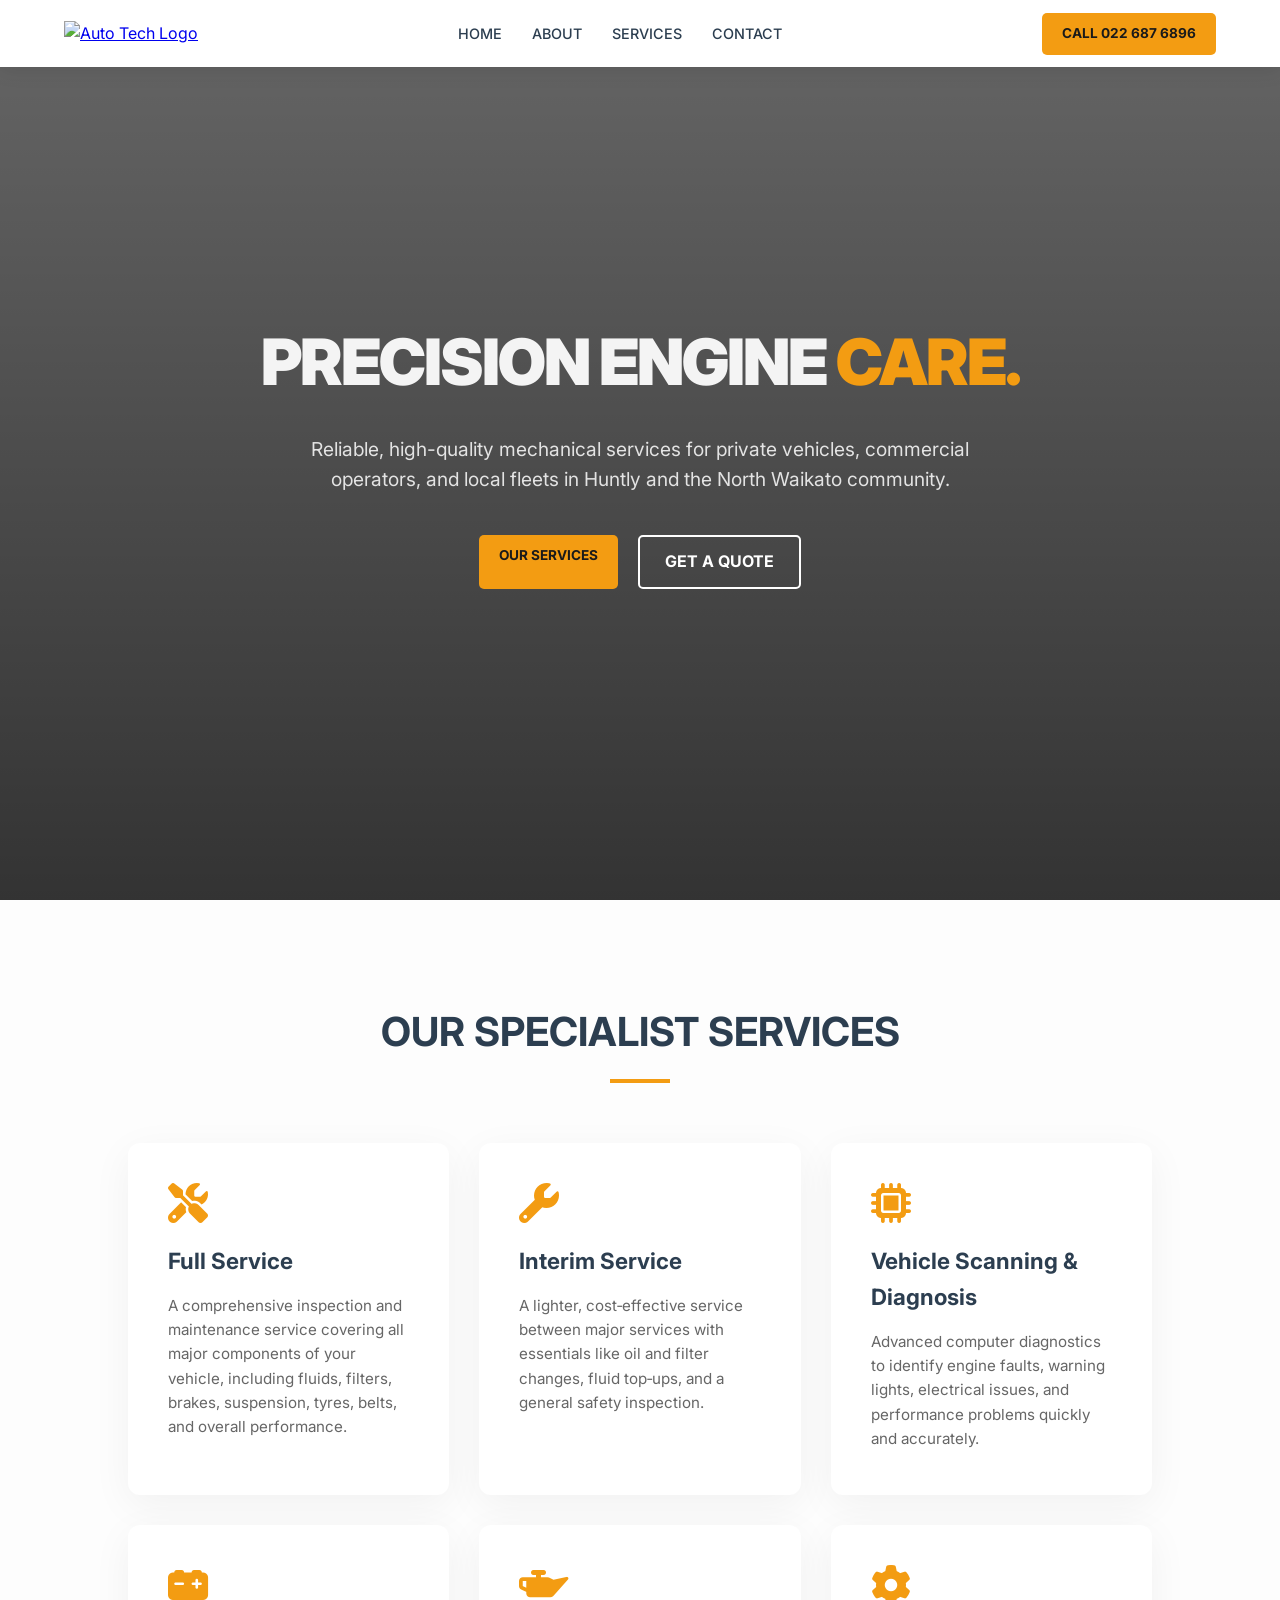
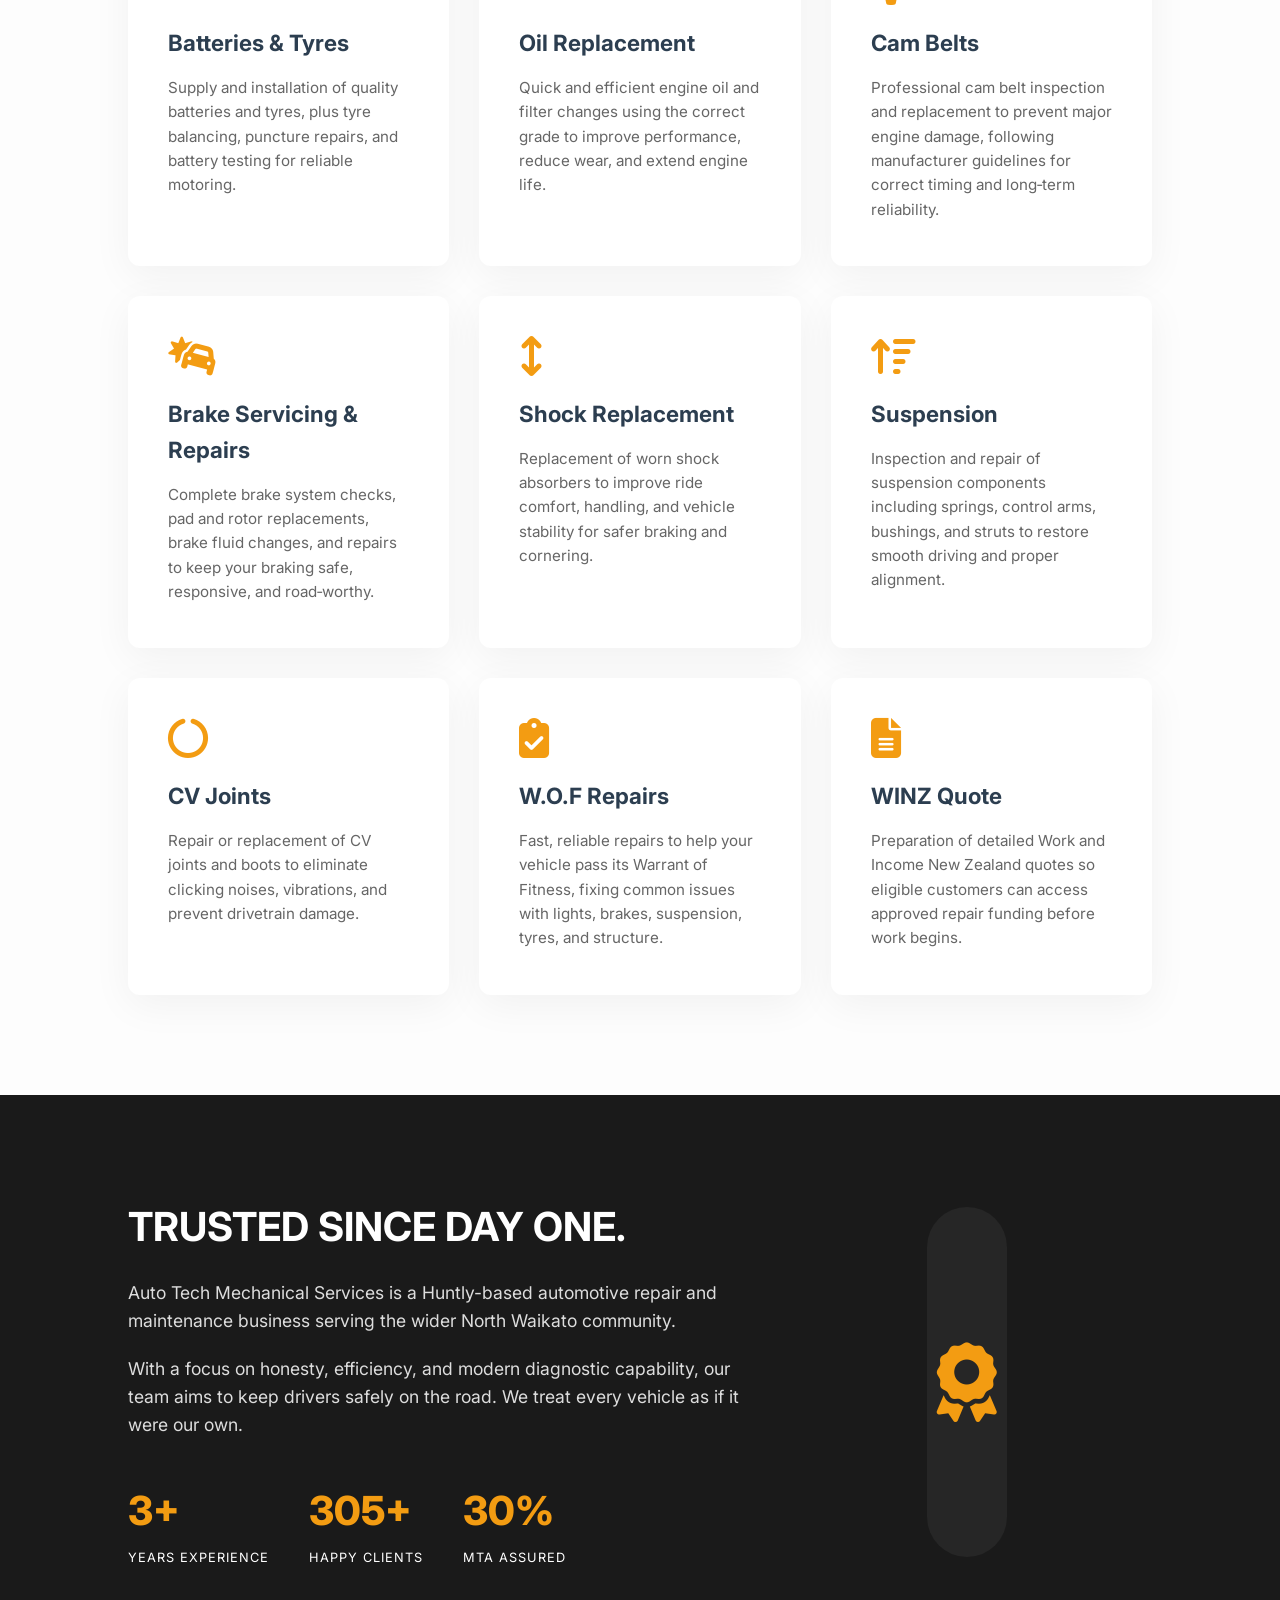
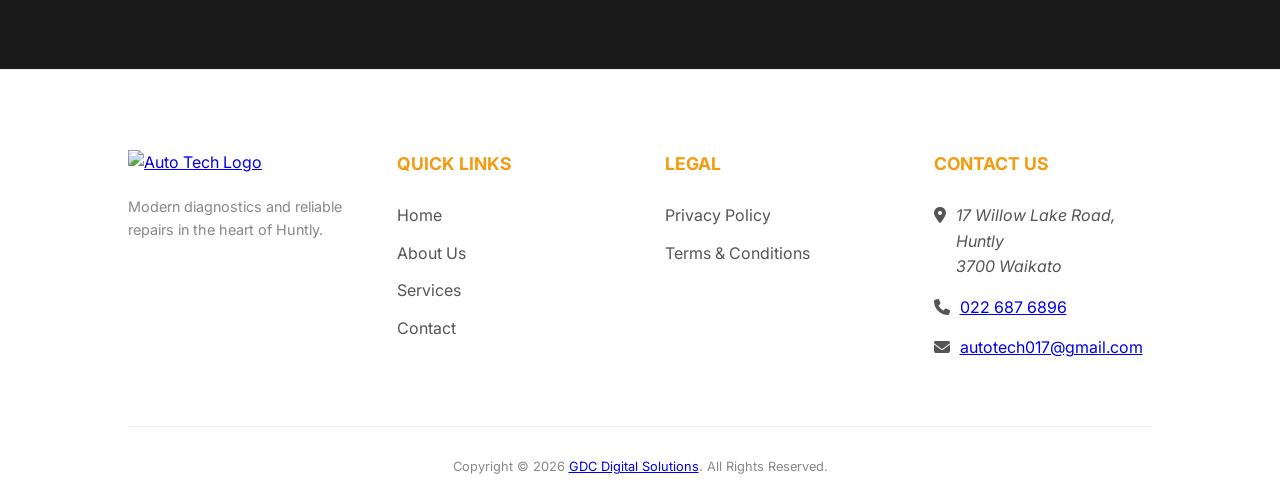
==== commit c3c6d07e: "Add count-up animation for stats and update experience label: Implement a new IntersectionObserver f" ====
--- a/index.html
+++ b/index.html
@@ -136,15 +136,14 @@
       </p>
       <p style="font-size: 1.1rem; color: #ddd; margin-bottom: 20px;">
         With a focus on honesty, efficiency, and modern diagnostic capability, our team aims to keep
-        Huntly drivers safely on the road. We treat every vehicle as if it were our own.
+        drivers safely on the road. We treat every vehicle as if it were our own.
       </p>
       <div class="about-stats" style="display: flex; gap: 40px; margin-top: 40px;">
         <div class="about-stat" style="display: flex; flex-direction: column;">
           <span class="about-stat-value stat-number" style="font-size: 2.5rem; font-weight: 800; color: #f39c12;"
             data-target="10" data-suffix="+">10+</span>
           <span class="about-stat-label"
-            style="font-size: 0.8rem; text-transform: uppercase; color: #fff; letter-spacing: 1px; margin-top: 5px;">Years
-            Exp</span>
+            style="font-size: 0.8rem; text-transform: uppercase; color: #fff; letter-spacing: 1px; margin-top: 5px;">YEARS EXPERIENCE</span>
         </div>
         <div class="about-stat" style="display: flex; flex-direction: column;">
           <span class="about-stat-value stat-number" style="font-size: 2.5rem; font-weight: 800; color: #f39c12;"
